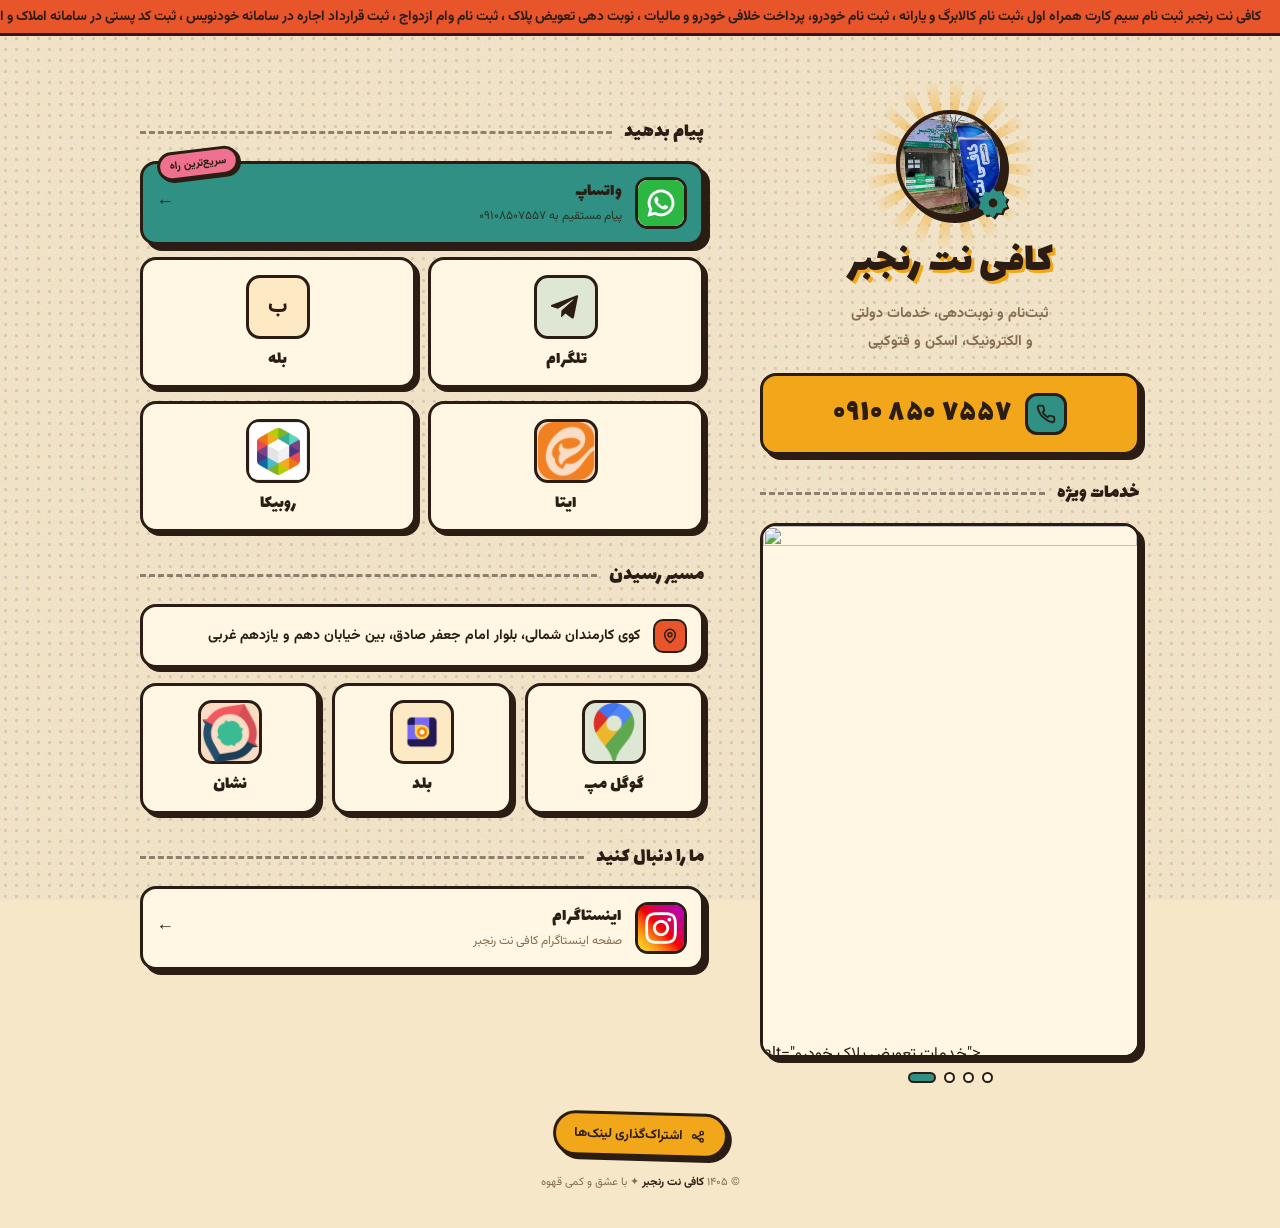
==== cafe-ranjbar-links(4).html @ 54adea2a "Add files via upload" ====
<!DOCTYPE html>
<html lang="fa" dir="rtl">

<head>
  <meta charset="UTF-8">
  <meta name="viewport" content="width=device-width, initial-scale=1, viewport-fit=cover">
  <meta name="theme-color" content="#f7e7c9">
  <title>لینک‌های کافی نت رنجبر</title>
  <meta name="description"
    content="کافی نت رنجبر: ثبت نام سیم کارت همراه اول، کالابرگ و یارانه، ثبت نام خودرو، تعویض پلاک، ثبت قرارداد اجاره در خودنویس، اسکن و فتوکپی. کوی کارمندان شمالی، بلوار امام جعفر صادق.">
  <meta property="og:type" content="website">
  <meta property="og:locale" content="fa_IR">
  <meta property="og:title" content="کافی نت رنجبر">
  <meta property="og:description"
    content="خدمات الکترونیک و دولتی، ثبت نام و نوبت‌دهی، اسکن و فتوکپی. تماس: 09108507557">
  <link rel="stylesheet" href="style.css">
  <link rel="preconnect" href="https://fonts.googleapis.com">
  <link rel="preconnect" href="https://fonts.gstatic.com" crossorigin>
  <link href="https://fonts.googleapis.com/css2?family=Vazirmatn:wght@400;700&family=Lalezar&display=swap"
    rel="stylesheet">

</head>

<body>

  <div class="marquee" aria-hidden="true">
    <div class="marquee-track">
      <span class="mq">کافی نت رنجبر ثبت نام سیم کارت همراه اول ،ثبت نام كالابرگ و يارانه ، ثبت نام خودرو، پرداخت خلافى
        خودرو و ماليات ، نوبت دهى تعويض پلاک ، ثبت نام وام ازدواج ، ثبت قرارداد اجاره در سامانه خودنويس ، ثبت كد پستى در
        سامانه املاک و اسكان، مشاهده و دريافت ابلاغيه و پرينت ، اسكن و فتوكپى ✦ آدرس :کوی کارمندان شمالی .بلوار امام
        جعفر صادق.بین خیابان دهم و یازدهم غربی </span>
      <span class="mq">کافی نت رنجبر ثبت نام سیم کارت همراه اول ،ثبت نام كالابرگ و يارانه ، ثبت نام خودرو، پرداخت خلافى
        خودرو و ماليات ، نوبت دهى تعويض پلاک ، ثبت نام وام ازدواج ، ثبت قرارداد اجاره در سامانه خودنويس ، ثبت كد پستى در
        سامانه املاک و اسكان، مشاهده و دريافت ابلاغيه و پرينت ، اسكن و فتوكپى ✦ آدرس :کوی کارمندان شمالی .بلوار امام
        جعفر صادق.بین خیابان دهم و یازدهم غربی </span>
    </div>
  </div>

  <main class="shell">
    <div class="page">

      <header class="profile">
        <div class="avatar-wrap">
          <span class="burst" aria-hidden="true"></span>
          <div class="avatar"><img
              src="[data-uri]"
              alt="تصویر پروفایل کافی نت رنجبر"></div>
          <svg class="star-badge" viewBox="0 0 24 24" fill="currentColor" aria-hidden="true">
            <path
              d="m12 1.6 2.6 2.2 3.4-.5 1.1 3.2 3 1.7-1.4 3.1 1.4 3.1-3 1.7-1.1 3.2-3.4-.5L12 22.4l-2.6-2.2-3.4.5-1.1-3.2-3-1.7L3.3 12 1.9 8.9l3-1.7 1.1-3.2 3.4.5L12 1.6Z" />
            <circle cx="12" cy="12" r="3.1" fill="#2b1d13" />
          </svg>
        </div>

        <h1 class="name">کافی نت رنجبر</h1>
        <p class="tagline">ثبت‌نام و نوبت‌دهی، خدمات دولتی و الکترونیک، اسکن و فتوکپی</p>

        <a class="phone-link" href="tel:+989108507557" aria-label="تماس با کافی نت رنجبر: ۰۹۱۰۸۵۰۷۵۵۷">
          <span class="phone-icon" aria-hidden="true">
            <svg viewBox="0 0 24 24" fill="none" stroke="currentColor" stroke-width="2.2" stroke-linecap="round"
              stroke-linejoin="round">
              <path
                d="M22 16.9v3a2 2 0 0 1-2.2 2A19.8 19.8 0 0 1 11.2 18a19.5 19.5 0 0 1-6-6A19.8 19.8 0 0 1 2.1 4.2 2 2 0 0 1 4.1 2h3a2 2 0 0 1 2 1.7c.1 1 .4 1.9.7 2.8a2 2 0 0 1-.5 2.1L8 9.9a16 16 0 0 0 6 6l1.3-1.3a2 2 0 0 1 2.1-.5c.9.3 1.8.6 2.8.7A2 2 0 0 1 22 16.9Z" />
            </svg>
          </span>
          <span class="num">۰۹۱۰ ۸۵۰ ۷۵۵۷</span>
        </a>
      </header>

      <div class="links-col" id="linksNav">

        <section class="group" aria-labelledby="g-chat">
          <h2 class="group-title" id="g-chat">پیام بدهید</h2>
          <div class="tiles">
            <a class="link featured wide" href="https://wa.me/qr/6TEQLJCWZFY4N1" target="_blank"
              rel="noopener noreferrer">
              <span class="sticker">سریع‌ترین راه</span>
              <span class="chip c-teal" aria-hidden="true"><img
                  src="[data-uri]"
                  alt=""></span>
              <span class="txt"><span class="t">واتساپ</span><span class="s">پیام مستقیم به ۰۹۱۰۸۵۰۷۵۵۷</span></span>
              <span class="arrow" aria-hidden="true">←</span>
            </a>
            <a role="button" tabindex="0" data-page="https://t.me/Cofinetranjbar" class="link stack pick"
              data-name="تلگرام" data-channel="https://t.me/cofintranjbar">
              <span class="chip c-teal" aria-hidden="true"><svg viewBox="0 0 24 24" fill="currentColor">
                  <path
                    d="M21.7 3.4 18.4 20c-.25 1.18-.9 1.47-1.83.92l-5.08-3.74-2.45 2.36c-.27.27-.5.5-1.02.5l.36-5.17 9.42-8.51c.41-.36-.09-.56-.64-.2L5.51 13.4.5 11.83c-1.09-.34-1.11-1.09.23-1.59L20.3 2.7c.91-.34 1.71.2 1.4.7Z" />
                </svg></span>
              <span class="txt"><span class="t">تلگرام</span></span>
            </a>
            <a role="button" tabindex="0" data-page="https://ble.ir/Cofinetranjbar" class="link stack pick"
              data-name="بله" data-channel="https://ble.ir/cofinetranjbar70">
              <span class="chip c-mustard" aria-hidden="true"><span
                  style="font-weight:800;font-size:1.35rem">ب</span></span>
              <span class="txt"><span class="t">بله</span></span>
            </a>
            <a role="button" tabindex="0" data-page="https://eitaa.com/cofinetranjbar77" class="link stack pick"
              data-name="ایتا" data-channel="https://eitaa.com/cofintranjbar">
              <span class="chip c-orange" aria-hidden="true"><img
                  src="[data-uri]"
                  alt=""></span>
              <span class="txt"><span class="t">ایتا</span></span>
            </a>
            <a role="button" tabindex="0" data-page="https://rubika.ir/cofinetranjbar" class="link stack pick"
              data-name="روبیکا" data-channel="https://rubika.ir/cofinetranjbar70">
              <span class="chip c-pink" aria-hidden="true"><img
                  src="[data-uri]"
                  alt=""></span>
              <span class="txt"><span class="t">روبیکا</span></span>
            </a>
          </div>
        </section>

        <section class="group" aria-labelledby="g-map">
          <h2 class="group-title" id="g-map">مسیر رسیدن</h2>
          <div class="addr-card">
            <svg viewBox="0 0 24 24" fill="none" stroke="currentColor" stroke-width="2.2" stroke-linecap="round"
              stroke-linejoin="round" aria-hidden="true">
              <path d="M20 10c0 6-8 12-8 12S4 16 4 10a8 8 0 0 1 16 0Z" />
              <circle cx="12" cy="10" r="3" />
            </svg>
            <p>کوی کارمندان شمالی، بلوار امام جعفر صادق، بین خیابان دهم و یازدهم غربی</p>
          </div>
          <div class="tiles three">
            <a class="link stack" href="https://maps.app.goo.gl/fefojjYpuuYMGhqx5" target="_blank"
              rel="noopener noreferrer" aria-label="مسیریابی در گوگل مپ">
              <span class="chip c-teal" aria-hidden="true"><img
                  src="[data-uri]"
                  alt=""></span>
              <span class="txt"><span class="t">گوگل مپ</span></span>
            </a>
            <a class="link stack" href="https://balad.ir/p/4yJ5M0D4IqHvtD" target="_blank" rel="noopener noreferrer"
              aria-label="مسیریابی در بلد">
              <span class="chip c-mustard" aria-hidden="true"><img
                  src="[data-uri]"
                  alt=""></span>
              <span class="txt"><span class="t">بلد</span></span>
            </a>
            <a class="link stack" href="https://nshn.ir/77_bvCm_5xWxsF" target="_blank" rel="noopener noreferrer"
              aria-label="مسیریابی در نشان">
              <span class="chip c-orange" aria-hidden="true"><img
                  src="[data-uri]"
                  alt=""></span>
              <span class="txt"><span class="t">نشان</span></span>
            </a>
          </div>
        </section>

        <section class="group" aria-labelledby="g-follow">
          <h2 class="group-title" id="g-follow">ما را دنبال کنید</h2>
          <a class="link" href="https://www.instagram.com/cofinetranjbar?stkn=MWdnMHl2Z3hiZjJvMA==" target="_blank"
            rel="noopener noreferrer">
            <span class="chip c-pink" aria-hidden="true"><img
                src="[data-uri]"
                alt=""></span>
            <span class="txt"><span class="t">اینستاگرام</span><span class="s">صفحه اینستاگرام کافی نت
                رنجبر</span></span>
            <span class="arrow" aria-hidden="true">←</span>
          </a>
        </section>

      </div>

      <section class="promo-slider" aria-labelledby="g-svc">
        <h2 class="group-title" id="g-svc">خدمات ویژه</h2>
        <div class="slider-viewport" id="promoSlider">
          <div class="slider-track" id="sliderTrack">
            <div class="slide"><img src="image/خودرو.png"></img>
                alt="خدمات تعویض پلاک خودرو"></div>
            <div class="slide"><img src="image/خودنویس.png"></img>
                alt="ثبت قرارداد اجاره در خودنویس"></div>
            <div class="slide"><img src="image/همراه اول.png"></img>
                alt="خدمات ویژه همراه اول"></div>
            <div class="slide"><img src="image/بلوبانک.png"></img>
                alt="ثبت نام رایگان بلو بانک"></div>
          </div>
        </div>
        <div class="slider-dots" id="sliderDots" role="tablist" aria-label="انتخاب تصویر">
          <button class="slider-dot is-active" type="button" role="tab" aria-selected="true"
            aria-label="تصویر ۱"></button>
          <button class="slider-dot" type="button" role="tab" aria-selected="false" aria-label="تصویر ۲"></button>
          <button class="slider-dot" type="button" role="tab" aria-selected="false" aria-label="تصویر ۳"></button>
          <button class="slider-dot" type="button" role="tab" aria-selected="false" aria-label="تصویر ۴"></button>
        </div>
      </section>

      <footer class="foot">
        <button class="sticker-btn" type="button" id="shareBtn">
          <svg viewBox="0 0 24 24" fill="none" stroke="currentColor" stroke-width="2.2" stroke-linecap="round"
            stroke-linejoin="round" aria-hidden="true">
            <path d="M9 13.5 15 10M9 13.5l6 3.5" />
            <circle cx="6.5" cy="12" r="2.6" />
            <circle cx="17.5" cy="6.6" r="2.6" />
            <circle cx="17.5" cy="17.4" r="2.6" />
          </svg>
          اشتراک‌گذاری لینک‌ها
        </button>
        <span class="sig">© ۱۴۰۵ <b>کافی نت رنجبر</b> ✦ با عشق و کمی قهوه</span>
      </footer>

    </div>
  </main>


  <div class="overlay" id="picker" hidden>
    <div class="picker" role="dialog" aria-modal="true" aria-labelledby="pickerTitle">
      <div class="picker-head">
        <span class="chip" id="pickerChip" aria-hidden="true"></span>
        <h2 class="picker-title" id="pickerTitle"></h2>
        <button class="picker-close" type="button" id="pickerClose" aria-label="بستن">
          <svg viewBox="0 0 24 24" fill="none" stroke="currentColor" stroke-width="3" stroke-linecap="round"
            aria-hidden="true">
            <path d="M6 6l12 12M18 6 6 18" />
          </svg>
        </button>
      </div>
      <div class="picker-opts">
        <a class="link featured" id="optChannel" target="_blank" rel="noopener noreferrer">
          <span class="chip" aria-hidden="true"><svg viewBox="0 0 24 24" fill="none" stroke="currentColor"
              stroke-width="2.2" stroke-linecap="round" stroke-linejoin="round">
              <path d="M3 11v2a1 1 0 0 0 1 1h3l8 4V6L7 10H4a1 1 0 0 0-1 1Z" />
              <path d="M19 9a4 4 0 0 1 0 6" />
            </svg></span>
          <span class="txt"><span class="t">کانال خبری</span><span class="s" id="optChannelSub">اطلاعیه‌ها و خدمات
              جدید</span></span>
          <span class="arrow" aria-hidden="true">←</span>
        </a>
        <a class="link" id="optPage" target="_blank" rel="noopener noreferrer">
          <span class="chip c-mustard" aria-hidden="true"><svg viewBox="0 0 24 24" fill="none" stroke="currentColor"
              stroke-width="2.2" stroke-linecap="round" stroke-linejoin="round">
              <circle cx="12" cy="8" r="4" />
              <path d="M4 21c0-4.4 3.6-8 8-8s8 3.6 8 8" />
            </svg></span>
          <span class="txt"><span class="t">صفحهٔ شخصی</span><span class="s">پیام مستقیم به کافی نت رنجبر</span></span>
          <span class="arrow" aria-hidden="true">←</span>
        </a>
      </div>
    </div>
  </div>

  <div class="toast" id="toast" role="status" aria-live="polite">
    <svg viewBox="0 0 24 24" fill="none" stroke="currentColor" stroke-width="3" stroke-linecap="round"
      stroke-linejoin="round" aria-hidden="true">
      <path d="m5 13 4.5 4.5L19 7" />
    </svg>
    <span id="toastText">لینک کپی شد</span>
  </div>

<script src="index.js" type="module"></script>
</body>

</html>
---- style.css ----
:root {
    --display: 'Lalezar', 'Vazirmatn', Tahoma, serif;
    --body: 'Vazirmatn', Tahoma, 'Iranian Sans', sans-serif;
    --ease: cubic-bezier(.25, .9, .3, 1);
    --marquee-h: 36px;
    --gap: clamp(1.1rem, 4vw, 1.5rem);
}

:root {
    --paper: #f7e7c9;
    --panel: #fff6e3;
    --text: #2b1d13;
    --line: #2b1d13;
    --hard: #2b1d13;
    --muted: #856d52;
    --orange: #e8552a;
    --mustard: #f2a71b;
    --teal: #2f9083;
    --pink: #f0708f;
    --dot: rgba(43, 29, 19, .13);
    --grain: .20;
    --mq-bg: #e8552a;
    --mq-text: #2b1d13;
    --name-shadow: 3px 3px 0 #f2a71b;
}

* {
    box-sizing: border-box
}

html,
body {
    min-height: 100%
}

body {
    margin: 0;
    font-family: var(--body);
    color: var(--text);
    background: var(--paper);
    -webkit-font-smoothing: antialiased;
    overflow-x: hidden;
    transition: background .4s var(--ease), color .4s var(--ease);
}

body::before {
    content: "";
    position: fixed;
    inset: 0;
    z-index: 0;
    pointer-events: none;
    background-image: radial-gradient(var(--dot) 1.4px, transparent 1.5px);
    background-size: 11px 11px;
}

body::after {
    content: "";
    position: fixed;
    inset: 0;
    z-index: 1;
    pointer-events: none;
    opacity: var(--grain);
    background-image: url("data:image/svg+xml,%3Csvg xmlns='http://www.w3.org/2000/svg' width='140' height='140'%3E%3Cfilter id='n'%3E%3CfeTurbulence type='fractalNoise' baseFrequency='.8' numOctaves='3' stitchTiles='stitch'/%3E%3C/filter%3E%3Crect width='140' height='140' filter='url(%23n)'/%3E%3C/svg%3E");
}

/* ---------------- نوار متحرک ---------------- */
.marquee {
    position: fixed;
    top: 0;
    left: 0;
    right: 0;
    z-index: 6;
    height: var(--marquee-h);
    display: flex;
    align-items: center;
    overflow: hidden;
    background: var(--mq-bg);
    color: var(--mq-text);
    border-bottom: 3px solid var(--line);
    padding-top: env(safe-area-inset-top, 0px);
    transition: background .4s var(--ease), color .4s var(--ease), border-color .4s var(--ease);
}

.marquee-track {
    display: flex;
    white-space: nowrap;
    animation: slide 28s linear infinite
}

@keyframes slide {
    from {
        transform: translateX(0)
    }

    to {
        transform: translateX(50%)
    }
}

.mq {
    font-size: .78rem;
    font-weight: 700;
    padding-right: 1.2rem
}

/* ---------------- چیدمان صفحه ----------------
     موبایل: پروفایل ← تماس ← لینک‌ها ← تصاویر خدمات
     دسکتاپ: ستون راست پروفایل و تصاویر، ستون چپ لینک‌ها */
.shell {
    position: relative;
    z-index: 2;
    display: flex;
    justify-content: center;
    padding:
        calc(var(--marquee-h) + env(safe-area-inset-top, 0px) + 3.6rem) clamp(1rem, 5vw, 1.9rem) calc(2.2rem + env(safe-area-inset-bottom, 0px));
}

.page {
    width: 100%;
    max-width: 560px;
    display: grid;
    grid-template-columns: minmax(0, 1fr);
    gap: var(--gap);
    grid-template-areas: "head" "links" "slider" "foot";
}

.profile {
    grid-area: head
}

.links-col {
    grid-area: links
}

.promo-slider {
    grid-area: slider
}

.foot {
    grid-area: foot
}

/* ---------------- پروفایل ---------------- */
.profile {
    display: flex;
    flex-direction: column;
    align-items: center;
    text-align: center;
    gap: .7rem
}

.avatar-wrap {
    position: relative;
    margin-bottom: .4rem
}

.burst {
    position: absolute;
    inset: -30px;
    border-radius: 50%;
    background: repeating-conic-gradient(var(--mustard) 0 9deg, transparent 9deg 18deg);
    opacity: .55;
    animation: spin 30s linear infinite;
    -webkit-mask-image: radial-gradient(circle, #000 40%, transparent 73%);
    mask-image: radial-gradient(circle, #000 40%, transparent 73%);
}

@keyframes spin {
    to {
        transform: rotate(1turn)
    }
}

.avatar {
    position: relative;
    width: clamp(88px, 25vw, 108px);
    aspect-ratio: 1;
    border-radius: 50%;
    display: grid;
    place-items: center;
    background: var(--orange);
    border: 4px solid var(--line);
    box-shadow: 5px 5px 0 var(--hard);
    transition: background .4s var(--ease), border-color .4s var(--ease), box-shadow .4s var(--ease);
}

.avatar img {
    width: 100%;
    height: 100%;
    display: block;
    object-fit: cover;
    border-radius: 50%
}

.star-badge {
    position: absolute;
    right: -6px;
    bottom: -2px;
    width: 34px;
    height: 34px;
    color: var(--teal);
    filter: drop-shadow(2px 2px 0 var(--hard));
    animation: spin 16s linear infinite reverse;
}

.name {
    margin: 0;
    font-family: var(--display);
    font-weight: 400;
    font-size: clamp(2rem, 8.5vw, 2.7rem);
    line-height: 1.25;
    text-shadow: var(--name-shadow);
    transition: text-shadow .4s var(--ease);
}

.tagline {
    margin: 0;
    max-width: 30ch;
    text-wrap: balance;
    font-size: .9rem;
    font-weight: 700;
    line-height: 1.9;
    color: var(--muted)
}

.phone-link {
    align-self: stretch;
    display: flex;
    align-items: center;
    justify-content: center;
    gap: .8rem;
    margin-top: .4rem;
    padding: .8rem 1rem;
    border-radius: 16px;
    border: 3px solid var(--line);
    background: var(--mustard);
    color: #2b1d13;
    text-decoration: none;
    font-family: var(--display);
    font-size: 1.35rem;
    box-shadow: 5px 5px 0 var(--hard);
    transition: transform .2s var(--ease), box-shadow .2s var(--ease), background .3s var(--ease);
}

.phone-link .num {
    direction: ltr;
    unicode-bidi: isolate;
    letter-spacing: .02em
}

.num {
    font-size: 1.5em;
}

.phone-link:hover,
.phone-link:focus-visible {
    transform: translate(2px, -2px);
    box-shadow: 7px 7px 0 var(--hard);
    background: var(--pink)
}

.phone-link:active {
    transform: translate(-2px, 2px);
    box-shadow: 2px 2px 0 var(--hard)
}

.phone-icon {
    width: 42px;
    height: 42px;
    display: grid;
    place-items: center;
    border-radius: 12px;
    background: var(--teal);
    border: 3px solid var(--line);
    color: #2b1d13;
    flex: 0 0 auto;
}

.phone-icon svg {
    width: 20px;
    height: 20px
}

/* ---------------- بخش‌های لینک ---------------- */
.links-col {
    display: flex;
    flex-direction: column;
    gap: calc(var(--gap) + .3rem)
}

.group {
    display: flex;
    flex-direction: column;
    gap: .9rem
}

.group-title {
    display: flex;
    align-items: center;
    gap: .75rem;
    margin: 0;
    font-family: var(--display);
    font-weight: 400;
    font-size: 1.3rem;
    line-height: 1.4;
}

.group-title::after {
    content: "";
    flex: 1;
    border-top: 3px dashed var(--line);
    opacity: .5
}

.tiles {
    display: grid;
    gap: .8rem;
    grid-template-columns: repeat(2, minmax(0, 1fr))
}

.tiles.three {
    grid-template-columns: repeat(3, minmax(0, 1fr))
}

.tiles .wide {
    grid-column: 1/-1
}

.link {
    position: relative;
    display: flex;
    align-items: center;
    gap: .85rem;
    padding: .8rem .85rem;
    border-radius: 16px;
    border: 3px solid var(--line);
    background: var(--panel);
    color: var(--text);
    text-decoration: none;
    box-shadow: 5px 5px 0 var(--hard);
    transition: transform .2s var(--ease), box-shadow .2s var(--ease), background .3s var(--ease), border-color .4s var(--ease);
}

.link:hover,
.link:focus-visible {
    transform: translate(2px, -2px);
    box-shadow: 7px 7px 0 var(--hard)
}

.link:active {
    transform: translate(-2px, 2px);
    box-shadow: 2px 2px 0 var(--hard)
}

/* کاشی ستونی: آیکون بالا، نام پایین */
.link.stack {
    flex-direction: column;
    justify-content: flex-start;
    text-align: center;
    gap: .5rem;
    padding: .9rem .4rem .8rem;
    box-shadow: 4px 4px 0 var(--hard)
}

.link.stack:hover,
.link.stack:focus-visible {
    box-shadow: 6px 6px 0 var(--hard)
}

.link.stack .txt {
    align-items: center
}

.link.stack .s {
    text-align: center
}

.link.stack .chip {
    width: 56px;
    height: 56px;
    border-radius: 14px
}

.link.stack .chip svg {
    width: 26px;
    height: 26px
}

.chip {
    flex: 0 0 auto;
    width: 52px;
    height: 52px;
    border-radius: 13px;
    display: grid;
    place-items: center;
    background: color-mix(in srgb, var(--chip, var(--mustard)) 16%, var(--panel));
    border: 3px solid var(--line);
    color: var(--text);
    transition: transform .25s var(--ease);
}

.link:hover .chip {
    transform: rotate(7deg) scale(1.05)
}

.chip svg {
    width: 24px;
    height: 24px
}

.chip img {
    width: 100%;
    height: 100%;
    display: block;
    object-fit: contain;
    border-radius: 9px
}

.c-mustard {
    --chip: var(--mustard)
}

.c-orange {
    --chip: var(--orange)
}

.c-teal {
    --chip: var(--teal)
}

.c-pink {
    --chip: var(--pink)
}

.txt {
    min-width: 0;
    flex: 1;
    display: flex;
    flex-direction: column;
    gap: .15rem
}

.t {
    font-family: var(--display);
    font-weight: 400;
    font-size: 1.15rem;
    line-height: 1.4
}

.s {
    font-size: .76rem;
    color: var(--muted);
    line-height: 1.65
}

.arrow {
    flex: 0 0 auto;
    font-size: 1.1rem;
    line-height: 1;
    font-weight: 700;
    transition: transform .25s var(--ease)
}

.link:hover .arrow {
    transform: translateX(-4px)
}

.link.featured {
    background: var(--teal);
    box-shadow: 6px 6px 0 var(--hard)
}

.link.featured {
    color: #2b1d13
}

.link.featured .s {
    color: inherit;
    opacity: .8
}

.link.featured .chip {
    background: #fff6e3
}

.sticker {
    position: absolute;
    top: -15px;
    left: 14px;
    transform: rotate(-7deg);
    font-size: .68rem;
    font-weight: 700;
    background: var(--pink);
    color: #2b1d13;
    border: 3px solid var(--line);
    border-radius: 99px;
    padding: .16rem .6rem .24rem;
    box-shadow: 2px 2px 0 var(--hard);
}

/* نشانی بالای دکمه‌های نقشه */
.addr-card {
    display: flex;
    gap: .8rem;
    align-items: center;
    padding: .75rem .9rem;
    border-radius: 16px;
    border: 3px solid var(--line);
    background: var(--panel);
    box-shadow: 4px 4px 0 var(--hard);
}

.addr-card svg {
    width: 34px;
    height: 34px;
    padding: 7px;
    flex: 0 0 auto;
    border-radius: 10px;
    background: var(--orange);
    border: 2px solid var(--line);
    color: #2b1d13
}

.addr-card p {
    margin: 0;
    font-size: .88rem;
    font-weight: 700;
    line-height: 1.9
}

/* ---------------- اسلایدر ---------------- */
.promo-slider {
    width: 100%;
    max-width: 340px;
    justify-self: center;
    display: flex;
    flex-direction: column;
    gap: .9rem
}

.promo-slider .group-title {
    width: 100%
}

.slider-viewport {
    position: relative;
    width: 100%;
    overflow: hidden;
    border: 3px solid var(--line);
    border-radius: 16px;
    background: var(--panel);
    box-shadow: 5px 5px 0 var(--hard);
    touch-action: pan-y;
    cursor: grab;
}

.slider-track {
    display: flex;
    direction: ltr;
    width: 100%;
    transition: transform .55s var(--ease);
    will-change: transform;
    user-select: none
}

.slide {
    flex: 0 0 100%;
    width: 100%;
    line-height: 0;
    user-select: none
}

.slide img {
    display: block;
    width: 100%;
    height: auto;
    aspect-ratio: 53/75;
    object-fit: cover;
    background: var(--panel);
    -webkit-user-drag: none
}

.is-dragging {
    cursor: grabbing
}

.is-dragging .slider-track {
    transition: none
}

.slider-dots {
    display: flex;
    direction: ltr;
    justify-content: center;
    align-items: center;
    gap: 8px
}

.slider-dot {
    width: 11px;
    height: 11px;
    padding: 0;
    border: 2px solid var(--line);
    border-radius: 50%;
    background: var(--panel);
    cursor: pointer;
    transition: background .2s var(--ease), width .2s var(--ease);
}

.slider-dot.is-active {
    width: 28px;
    border-radius: 99px;
    background: var(--teal)
}

/* ---------------- پایان ---------------- */
.foot {
    display: flex;
    flex-direction: column;
    align-items: center;
    gap: .9rem;
    margin-top: .3rem
}

.sticker-btn {
    display: inline-flex;
    align-items: center;
    gap: .5rem;
    cursor: pointer;
    font-family: var(--body);
    font-size: .82rem;
    font-weight: 700;
    color: #2b1d13;
    background: var(--mustard);
    border: 3px solid var(--line);
    border-radius: 99px;
    padding: .6rem 1.15rem;
    box-shadow: 4px 4px 0 var(--hard);
    transform: rotate(1.6deg);
    transition: transform .25s var(--ease), box-shadow .25s var(--ease), background .25s var(--ease);
}

.sticker-btn:hover {
    transform: rotate(0deg) translate(2px, -2px);
    box-shadow: 6px 6px 0 var(--hard);
    background: var(--pink)
}

.sticker-btn:active {
    transform: rotate(0deg) translate(-2px, 2px);
    box-shadow: 1px 1px 0 var(--hard)
}

.sticker-btn svg {
    width: 16px;
    height: 16px
}

.sig {
    font-size: .7rem;
    color: var(--muted);
    text-align: center;
    line-height: 1.9
}

.sig b {
    color: var(--text);
    font-weight: 700
}

.toast {
    position: fixed;
    left: 50%;
    z-index: 9;
    bottom: calc(1.4rem + env(safe-area-inset-bottom, 0px));
    transform: translate(-50%, 160%);
    display: inline-flex;
    align-items: center;
    gap: .55rem;
    max-width: calc(100vw - 2rem);
    font-size: .78rem;
    font-weight: 700;
    color: var(--text);
    background: var(--panel);
    border: 3px solid var(--line);
    border-radius: 14px;
    padding: .65rem 1.05rem;
    box-shadow: 5px 5px 0 var(--hard);
    opacity: 0;
    pointer-events: none;
    transition: transform .4s var(--ease), opacity .3s var(--ease);
}

.toast.show {
    transform: translate(-50%, 0) rotate(1deg);
    opacity: 1
}

.toast svg {
    width: 16px;
    height: 16px;
    color: var(--teal);
    flex: 0 0 auto
}


/* ---------------- پنجرهٔ انتخاب گروه / صفحه شخصی ---------------- */
.overlay {
    position: fixed;
    inset: 0;
    z-index: 20;
    display: grid;
    place-items: center;
    padding: 1rem;
    background: rgba(43, 29, 19, .55)
}

.overlay[hidden] {
    display: none
}

.picker {
    width: min(92vw, 360px);
    padding: 1.1rem 1.1rem 1.2rem;
    border: 3px solid var(--line);
    border-radius: 20px;
    background: var(--paper);
    color: var(--text);
    box-shadow: 7px 7px 0 var(--hard);
}

.overlay:not([hidden]) .picker {
    animation: pop .28s var(--ease)
}

@keyframes pop {
    from {
        opacity: 0;
        transform: translateY(14px) scale(.96)
    }

    to {
        opacity: 1;
        transform: none
    }
}

.picker-head {
    display: flex;
    align-items: center;
    gap: .7rem;
    margin-bottom: 1rem
}

.picker-head .chip {
    width: 46px;
    height: 46px
}

.picker-title {
    margin: 0;
    flex: 1;
    font-family: var(--display);
    font-weight: 400;
    font-size: 1.35rem;
    line-height: 1.3
}

.picker-close {
    width: 38px;
    height: 38px;
    display: grid;
    place-items: center;
    cursor: pointer;
    padding: 0;
    border: 3px solid var(--line);
    border-radius: 12px;
    background: var(--panel);
    color: var(--text);
    box-shadow: 2px 2px 0 var(--hard);
}

.picker-close svg {
    width: 16px;
    height: 16px
}

.picker-opts {
    display: flex;
    flex-direction: column;
    gap: .8rem
}

.picker-opts .link .t {
    font-size: 1.1rem
}

.picker-opts .link[aria-disabled="true"] {
    opacity: .55;
    box-shadow: 3px 3px 0 var(--hard);
    pointer-events: none;
    filter: grayscale(.5)
}

@media (prefers-reduced-motion:reduce) {
    .overlay:not([hidden]) .picker {
        animation: none
    }
}

:focus-visible {
    outline: 3px solid var(--pink);
    outline-offset: 3px;
    border-radius: 8px
}

/* ---------------- واکنش‌گرایی ---------------- */
@media (max-width:380px) {
    .tiles.three .link.stack .chip {
        width: 48px;
        height: 48px
    }

    .t {
        font-size: 1.02rem
    }
}

@media (min-width:900px) {
    .shell {
        padding-top: calc(var(--marquee-h) + env(safe-area-inset-top, 0px) + 4.6rem)
    }

    .page {
        max-width: 1000px;
        column-gap: clamp(2rem, 5vw, 3.5rem);
        row-gap: var(--gap);
        grid-template-columns: minmax(0, 380px) minmax(0, 1fr);
        grid-template-rows: auto 1fr auto;
        grid-template-areas: "head links" "slider links" "foot foot";
        align-items: start;
    }

    .profile,
    .promo-slider {
        position: relative
    }

    .promo-slider {
        max-width: none;
        justify-self: stretch
    }

    .slide img {
        aspect-ratio: 53/75
    }

    .mq {
        font-size: .86rem
    }

    .links-col {
        padding-top: .5rem
    }

    .link.stack .chip {
        width: 64px;
        height: 64px
    }

    .link.stack .chip svg {
        width: 30px;
        height: 30px
    }
}

@media (max-height:560px) and (orientation:landscape) {
    .shell {
        padding-top: calc(var(--marquee-h) + env(safe-area-inset-top, 0px) + 1.6rem)
    }

    .avatar {
        width: 76px
    }

    .burst {
        inset: -20px
    }
}

@media (prefers-reduced-motion:reduce) {

    *,
    *::before,
    *::after {
        animation-duration: .001ms !important;
        animation-iteration-count: 1 !important;
        transition-duration: .001ms !important
    }

    .marquee-track {
        animation: none
    }
}
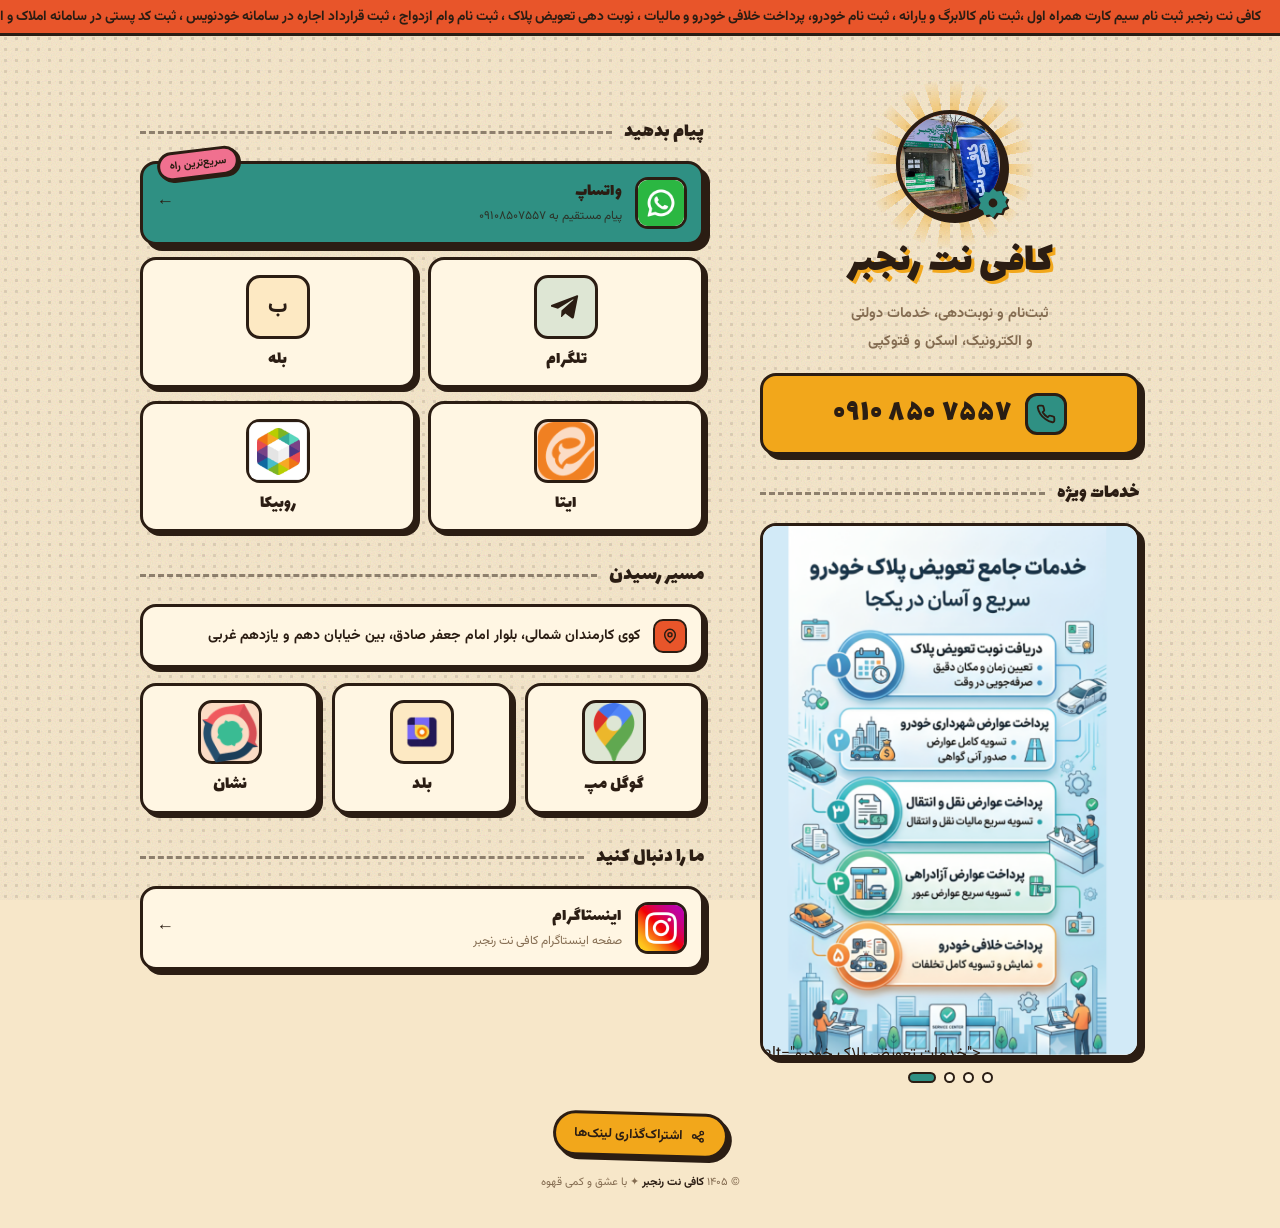
==== commit 20f96619: "Update cafe-ranjbar-links(4).html" ====
--- a/cafe-ranjbar-links(4).html
+++ b/cafe-ranjbar-links(4).html
@@ -166,11 +166,11 @@
         <h2 class="group-title" id="g-svc">خدمات ویژه</h2>
         <div class="slider-viewport" id="promoSlider">
           <div class="slider-track" id="sliderTrack">
-            <div class="slide"><img src="image/خودرو.png"></img>
+            <div class="slide"><img src="خودرو.png"></img>
                 alt="خدمات تعویض پلاک خودرو"></div>
-            <div class="slide"><img src="image/خودنویس.png"></img>
+            <div class="slide"><img src="خودنویس.png"></img>
                 alt="ثبت قرارداد اجاره در خودنویس"></div>
-            <div class="slide"><img src="image/همراه اول.png"></img>
+            <div class="slide"><img src="همراه اول.png"></img>
                 alt="خدمات ویژه همراه اول"></div>
             <div class="slide"><img src="image/بلوبانک.png"></img>
                 alt="ثبت نام رایگان بلو بانک"></div>
@@ -250,4 +250,4 @@
 <script src="index.js" type="module"></script>
 </body>
 
-</html>+</html>
